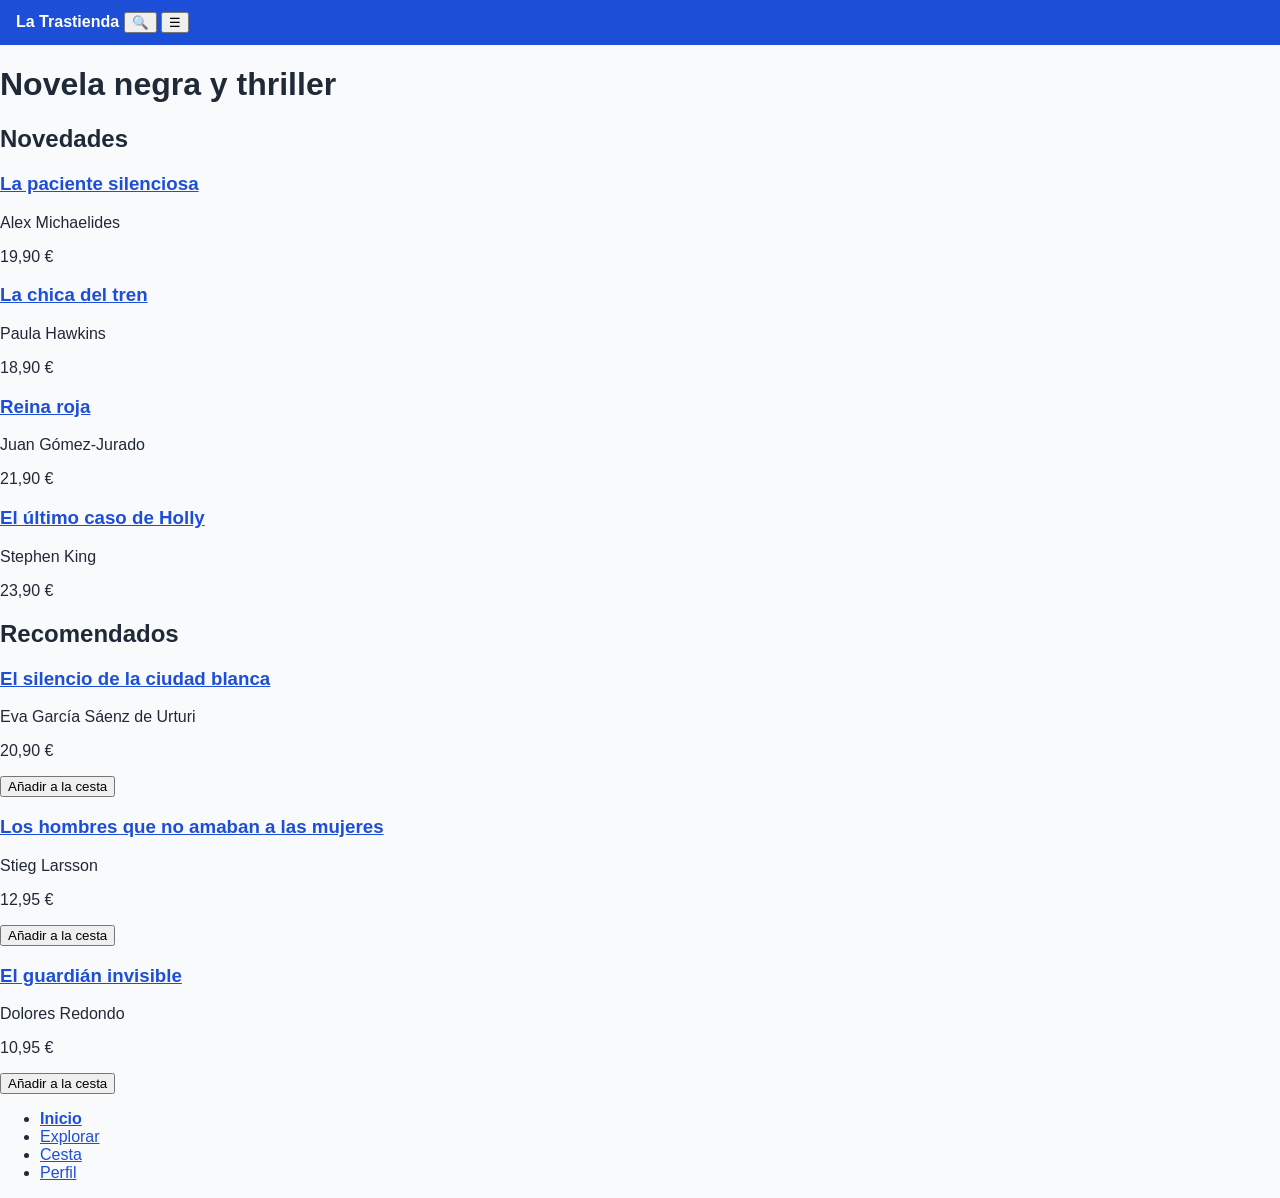
==== index.html @ a603c30c "Ejercicio UD4: La Trastienda (index, carrito y estilos)" ====
<!DOCTYPE html>
<html lang="es">
<head>
    <meta charset="UTF-8">
    <meta name="viewport" content="width=device-width, initial-scale=1.0">
    <title>La Trastienda - Novela negra y thriller</title>
    <link rel="stylesheet" href="css/estilos.css">
</head>
<body>
    <header>
        <a href="index.html">La Trastienda</a>
        <button type="button" aria-label="Buscar">🔍</button>
        <button type="button" aria-label="Abrir menú">☰</button>
    </header>

    <main>
        <h1>Novela negra y thriller</h1>

        <section>
            <h2>Novedades</h2>
            <article>
                <h3><a href="detalle.html">La paciente silenciosa</a></h3>
                <p>Alex Michaelides</p>
                <p>19,90 €</p>
            </article>
            <article>
                <h3><a href="detalle.html">La chica del tren</a></h3>
                <p>Paula Hawkins</p>
                <p>18,90 €</p>
            </article>
            <article>
                <h3><a href="detalle.html">Reina roja</a></h3>
                <p>Juan Gómez-Jurado</p>
                <p>21,90 €</p>
            </article>
            <article>
                <h3><a href="detalle.html">El último caso de Holly</a></h3>
                <p>Stephen King</p>
                <p>23,90 €</p>
            </article>
        </section>

        <section>
            <h2>Recomendados</h2>
            <article>
                <h3><a href="detalle.html">El silencio de la ciudad blanca</a></h3>
                <p>Eva García Sáenz de Urturi</p>
                <p>20,90 €</p>
                <button type="button">Añadir a la cesta</button>
            </article>
            <article>
                <h3><a href="detalle.html">Los hombres que no amaban a las mujeres</a></h3>
                <p>Stieg Larsson</p>
                <p>12,95 €</p>
                <button type="button">Añadir a la cesta</button>
            </article>
            <article>
                <h3><a href="detalle.html">El guardián invisible</a></h3>
                <p>Dolores Redondo</p>
                <p>10,95 €</p>
                <button type="button">Añadir a la cesta</button>
            </article>
        </section>
    </main>

    <nav aria-label="Secciones de la app">
        <ul>
            <li><a href="index.html" aria-current="page">Inicio</a></li>
            <li><a href="explorar.html">Explorar</a></li>
            <li><a href="carrito.html">Cesta</a></li>
            <li><a href="perfil.html">Perfil</a></li>
        </ul>
    </nav>
</body>
</html>
---- css/estilos.css ----
/* estilos comunes para todas las pantallas */

body {
    font-family: Arial, Helvetica, sans-serif;
    color: #1f2937;
    background-color: #f9fafb;
    margin: 0;
}

header {
    background-color: #1d4ed8;
    color: white;
    padding: 12px 16px;
}

/* el enlace del header en blanco para que se vea sobre el azul */
header a {
    color: white;
    font-weight: bold;
    text-decoration: none;
}

a {
    color: #1d4ed8;
}

/* pestaña activa de la barra de abajo */
nav a[aria-current="page"] {
    font-weight: bold;
}
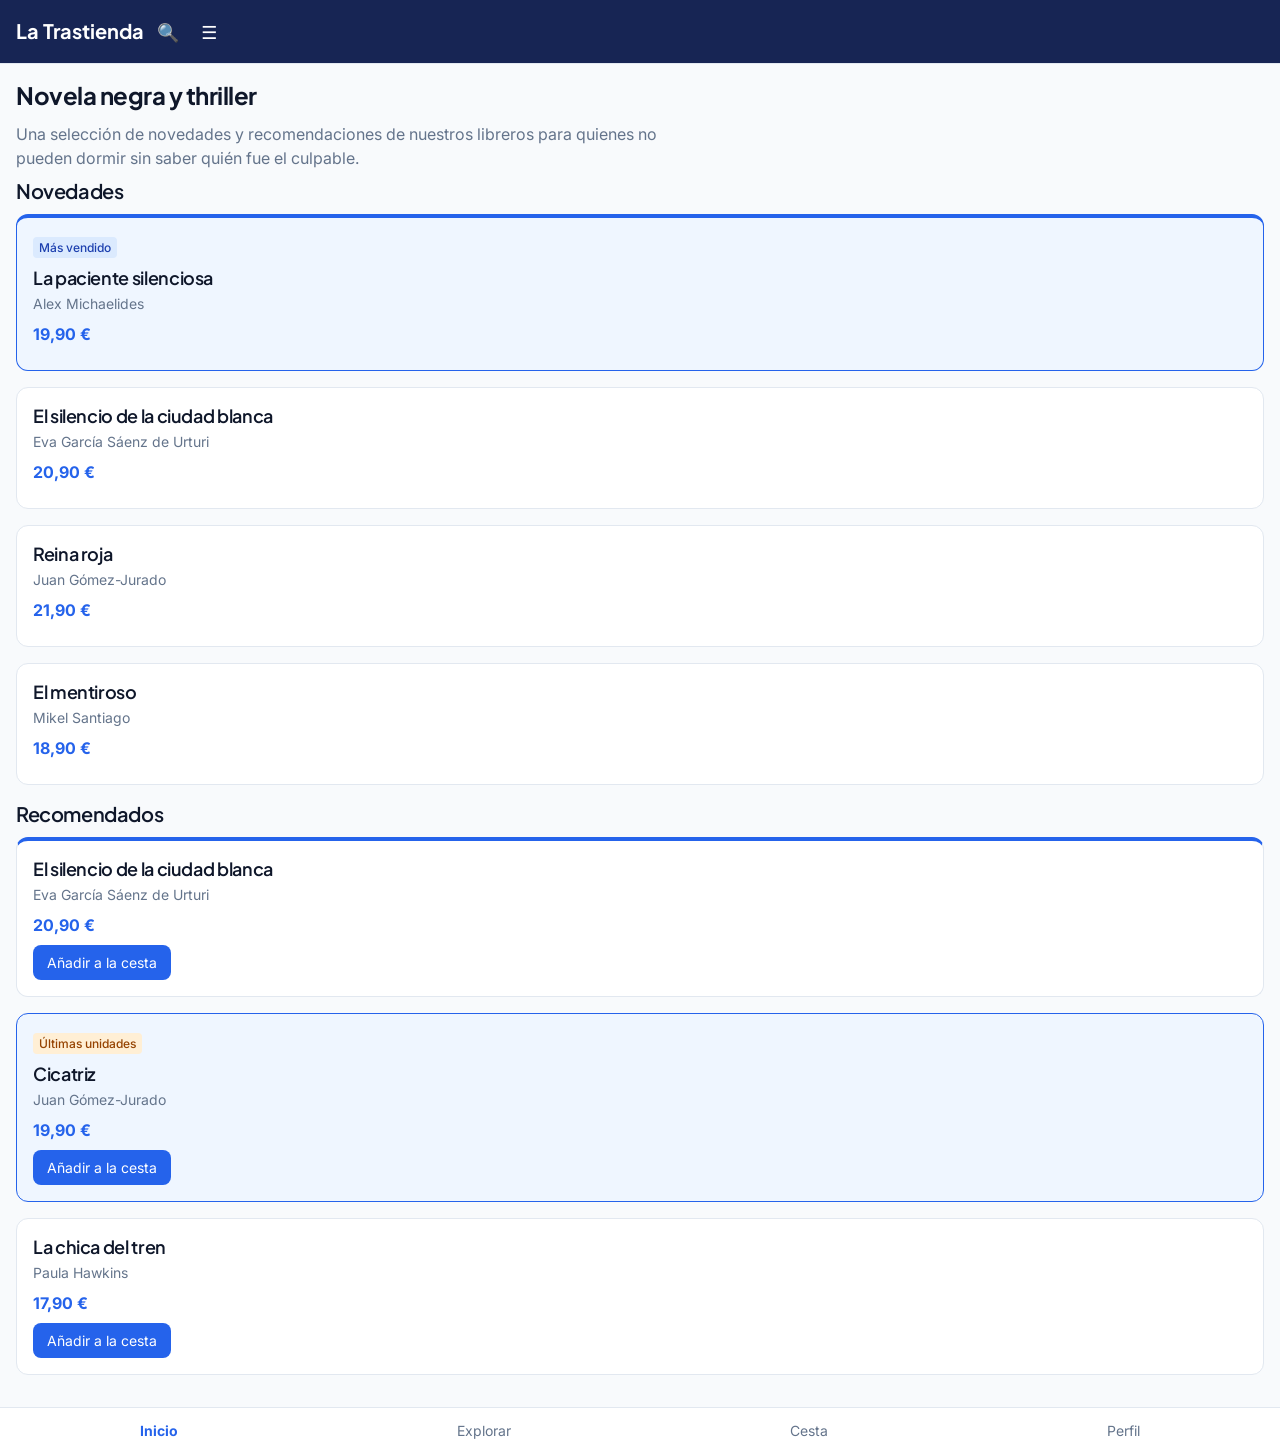
==== commit 64621c64: "Ejercicios UD4 4.1: selectores, cascada, variables y tipografía" ====
--- a/index.html
+++ b/index.html
@@ -1,75 +1,92 @@
 <!DOCTYPE html>
 <html lang="es">
 <head>
-    <meta charset="UTF-8">
-    <meta name="viewport" content="width=device-width, initial-scale=1.0">
-    <title>La Trastienda - Novela negra y thriller</title>
-    <link rel="stylesheet" href="css/estilos.css">
+  <meta charset="UTF-8">
+  <meta name="viewport" content="width=device-width, initial-scale=1.0">
+  <title>La Trastienda - Inicio</title>
+  <link rel="preconnect" href="https://fonts.googleapis.com">
+  <link rel="preconnect" href="https://fonts.gstatic.com" crossorigin>
+  <link href="https://fonts.googleapis.com/css2?family=Inter:wght@400;500;600;700&amp;family=Plus+Jakarta+Sans:wght@600;700&amp;display=swap" rel="stylesheet">
+  <link rel="stylesheet" href="css/estilos.css">
 </head>
 <body>
-    <header>
-        <a href="index.html">La Trastienda</a>
-        <button type="button" aria-label="Buscar">🔍</button>
-        <button type="button" aria-label="Abrir menú">☰</button>
-    </header>
 
-    <main>
-        <h1>Novela negra y thriller</h1>
+  <header id="main-header">
+    <a href="index.html">La Trastienda</a>
+    <button type="button" aria-label="Buscar">🔍</button>
+    <button type="button" aria-label="Abrir menú">☰</button>
+  </header>
 
-        <section>
-            <h2>Novedades</h2>
-            <article>
-                <h3><a href="detalle.html">La paciente silenciosa</a></h3>
-                <p>Alex Michaelides</p>
-                <p>19,90 €</p>
-            </article>
-            <article>
-                <h3><a href="detalle.html">La chica del tren</a></h3>
-                <p>Paula Hawkins</p>
-                <p>18,90 €</p>
-            </article>
-            <article>
-                <h3><a href="detalle.html">Reina roja</a></h3>
-                <p>Juan Gómez-Jurado</p>
-                <p>21,90 €</p>
-            </article>
-            <article>
-                <h3><a href="detalle.html">El último caso de Holly</a></h3>
-                <p>Stephen King</p>
-                <p>23,90 €</p>
-            </article>
-        </section>
+  <main id="home-main">
+    <h1>Novela negra y thriller</h1>
+    <p class="intro">Una selección de novedades y recomendaciones de nuestros libreros para quienes no pueden dormir sin saber quién fue el culpable.</p>
 
-        <section>
-            <h2>Recomendados</h2>
-            <article>
-                <h3><a href="detalle.html">El silencio de la ciudad blanca</a></h3>
-                <p>Eva García Sáenz de Urturi</p>
-                <p>20,90 €</p>
-                <button type="button">Añadir a la cesta</button>
-            </article>
-            <article>
-                <h3><a href="detalle.html">Los hombres que no amaban a las mujeres</a></h3>
-                <p>Stieg Larsson</p>
-                <p>12,95 €</p>
-                <button type="button">Añadir a la cesta</button>
-            </article>
-            <article>
-                <h3><a href="detalle.html">El guardián invisible</a></h3>
-                <p>Dolores Redondo</p>
-                <p>10,95 €</p>
-                <button type="button">Añadir a la cesta</button>
-            </article>
-        </section>
-    </main>
+    <section id="seccion-novedades">
+      <h2>Novedades</h2>
 
-    <nav aria-label="Secciones de la app">
-        <ul>
-            <li><a href="index.html" aria-current="page">Inicio</a></li>
-            <li><a href="explorar.html">Explorar</a></li>
-            <li><a href="carrito.html">Cesta</a></li>
-            <li><a href="perfil.html">Perfil</a></li>
-        </ul>
-    </nav>
+      <article class="card" id="novedad-1">
+        <span class="badge">Más vendido</span>
+        <h3 class="card-title"><a href="detalle.html">La paciente silenciosa</a></h3>
+        <p class="card-author">Alex Michaelides</p>
+        <p class="card-price">19,90 €</p>
+      </article>
+
+      <article class="card" id="novedad-2">
+        <span class="badge"></span>
+        <h3 class="card-title"><a href="detalle.html">El silencio de la ciudad blanca</a></h3>
+        <p class="card-author">Eva García Sáenz de Urturi</p>
+        <p class="card-price">20,90 €</p>
+      </article>
+
+      <article class="card" id="novedad-3">
+        <h3 class="card-title"><a href="detalle.html">Reina roja</a></h3>
+        <p class="card-author">Juan Gómez-Jurado</p>
+        <p class="card-price">21,90 €</p>
+      </article>
+
+      <article class="card" id="novedad-4">
+        <h3 class="card-title"><a href="detalle.html">El mentiroso</a></h3>
+        <p class="card-author">Mikel Santiago</p>
+        <p class="card-price">18,90 €</p>
+      </article>
+    </section>
+
+    <section id="seccion-recomendados">
+      <h2>Recomendados</h2>
+
+      <article class="card" id="recomendado-1">
+        <h3 class="card-title"><a href="detalle.html">El silencio de la ciudad blanca</a></h3>
+        <p class="card-author">Eva García Sáenz de Urturi</p>
+        <p class="card-price">20,90 €</p>
+        <button type="button" class="btn-agregar">Añadir a la cesta</button>
+      </article>
+
+      <article class="card" id="recomendado-2">
+        <span class="badge badge--warning">Últimas unidades</span>
+        <h3 class="card-title"><a href="detalle.html">Cicatriz</a></h3>
+        <p class="card-author">Juan Gómez-Jurado</p>
+        <p class="card-price">19,90 €</p>
+        <button type="button" class="btn-agregar">Añadir a la cesta</button>
+      </article>
+
+      <article class="card" id="recomendado-3">
+        <span class="badge"></span>
+        <h3 class="card-title"><a href="detalle.html">La chica del tren</a></h3>
+        <p class="card-author">Paula Hawkins</p>
+        <p class="card-price">17,90 €</p>
+        <button type="button" class="btn-agregar">Añadir a la cesta</button>
+      </article>
+    </section>
+  </main>
+
+  <nav id="navegacion-inferior" aria-label="Secciones de la app">
+    <ul>
+      <li><a href="index.html" aria-current="page">Inicio</a></li>
+      <li><a href="explorar.html">Explorar</a></li>
+      <li><a href="carrito.html">Cesta</a></li>
+      <li><a href="perfil.html">Perfil</a></li>
+    </ul>
+  </nav>
+
 </body>
 </html>
--- a/css/estilos.css
+++ b/css/estilos.css
@@ -1,30 +1,368 @@
-/* estilos comunes para todas las pantallas */
-
-body {
-    font-family: Arial, Helvetica, sans-serif;
-    color: #1f2937;
-    background-color: #f9fafb;
+@layer base, components, utilities;
+
+:root {
+  --color-primary-50: #eff6ff;
+  --color-primary-100: #dbeafe;
+  --color-primary-200: #bfdbfe;
+  --color-primary-300: #93c5fd;
+  --color-primary-400: #60a5fa;
+  --color-primary-500: #2563eb;
+  --color-primary-600: #1d4ed8;
+  --color-primary-700: #1d40af;
+  --color-primary-800: #1e3a8a;
+  --color-primary-900: #172554;
+
+  --color-neutral-50: #f8fafc;
+  --color-neutral-100: #f1f5f9;
+  --color-neutral-200: #e2e8f0;
+  --color-neutral-300: #cbd5e1;
+  --color-neutral-400: #94a3b8;
+  --color-neutral-500: #64748b;
+  --color-neutral-600: #475569;
+  --color-neutral-700: #334155;
+  --color-neutral-800: #1e293b;
+  --color-neutral-900: #0f172a;
+
+  --color-accent-oklch: oklch(0.70 0.17 55);
+  --color-accent-oklch-surface: oklch(0.96 0.04 75);
+  --color-accent-oklch-text: oklch(0.48 0.13 50);
+
+  --bg-page: var(--color-neutral-50);
+  --bg-card: #ffffff;
+  --bg-surface: var(--bg-card);
+  --bg-header: var(--color-primary-900);
+  --text-main: var(--color-neutral-900);
+  --text-muted: var(--color-neutral-500);
+  --text-on-brand: #ffffff;
+  --border-subtle: var(--color-neutral-200);
+  --brand: var(--color-primary-500);
+  --brand-hover: var(--color-primary-600);
+  --brand-active: var(--color-primary-700);
+
+  --radius-sm: 0.25rem;
+  --radius-md: 0.5rem;
+  --radius-lg: 0.75rem;
+
+  --font-body: 'Inter', system-ui, -apple-system, 'Segoe UI', Roboto, sans-serif;
+  --font-display: 'Plus Jakarta Sans', system-ui, sans-serif;
+
+  --text-xs: 0.75rem;
+  --text-sm: 0.875rem;
+  --text-base: 1rem;
+  --text-lg: 1.125rem;
+  --text-xl: 1.25rem;
+  --text-2xl: 1.5rem;
+  --text-3xl: 1.875rem;
+}
+
+@layer base {
+  :where(h1, h2, h3, p) {
+    margin-block: 0 0.5em;
+  }
+
+  body {
+    font-family: var(--font-body);
+    font-size: 1rem;
+    font-weight: 400;
+    line-height: 1.5;
+    color: var(--text-main);
+    background-color: var(--bg-page);
     margin: 0;
+  }
+
+  h1, h2, h3 {
+    font-family: var(--font-display, inherit);
+    letter-spacing: -0.02em;
+    text-wrap: balance;
+  }
+
+  h1 {
+    font-size: var(--text-2xl);
+    font-weight: 700;
+    line-height: 1.25;
+  }
+
+  h2 {
+    font-size: var(--text-xl);
+    font-weight: 600;
+    line-height: 1.3;
+  }
+
+  h3 {
+    font-size: var(--text-lg);
+    font-weight: 600;
+    line-height: 1.35;
+  }
+
+  p {
+    max-width: 65ch;
+  }
+
+  a {
+    color: var(--brand);
+    text-decoration: none;
+
+    &:hover {
+      text-decoration: underline;
+    }
+  }
+
+  button {
+    font: inherit;
+    background-color: var(--brand);
+    color: var(--text-on-brand);
+    border: none;
+    border-radius: var(--radius-md);
+    padding: 0.5em 1em;
+    cursor: pointer;
+
+    &:hover {
+      background-color: var(--brand-hover);
+    }
+
+    &:active {
+      background-color: var(--brand-active);
+    }
+
+    &:focus-visible {
+      outline: 2px solid var(--brand);
+      outline-offset: 2px;
+    }
+  }
+
+  img {
+    max-width: 100%;
+    height: auto;
+  }
+
+  main {
+    min-height: 100dvh;
+    padding: 1rem;
+    box-sizing: border-box;
+  }
 }
 
-header {
-    background-color: #1d4ed8;
-    color: white;
-    padding: 12px 16px;
+@layer components {
+  header {
+    background-color: var(--bg-header);
+    color: var(--text-on-brand);
+    border-bottom: 1px solid var(--border-subtle);
+    padding: 1rem;
+
+    a {
+      color: inherit;
+      font-family: var(--font-display);
+      font-size: var(--text-xl);
+      font-weight: 700;
+    }
+
+    &:has(h1) {
+      background-color: var(--bg-surface);
+      color: var(--text-main);
+
+      h1 {
+        margin: 0;
+      }
+    }
+  }
+
+  button[aria-label] {
+    background-color: transparent;
+    color: inherit;
+    font-size: var(--text-lg);
+    line-height: 1;
+    padding: 0.25em 0.5em;
+
+    &:hover {
+      background-color: var(--color-primary-800);
+    }
+  }
+
+  .intro {
+    color: var(--text-muted);
+  }
+
+  .card {
+    background-color: var(--bg-card);
+    border: 1px solid var(--border-subtle);
+    border-radius: var(--radius-lg);
+    padding: 1rem;
+    margin-block-end: 1rem;
+    color: var(--text-main);
+
+    &:hover {
+      border-color: var(--brand);
+    }
+
+    .card-title {
+      font-size: var(--text-lg);
+      margin: 0 0 0.25rem;
+
+      a {
+        color: inherit;
+        text-decoration: none;
+
+        &:hover {
+          color: var(--brand);
+        }
+      }
+    }
+
+    .card-author {
+      color: var(--text-muted);
+      font-size: var(--text-sm);
+      line-height: 1.4;
+      margin: 0 0 0.5rem;
+    }
+
+    .card-price {
+      color: var(--brand);
+      font-weight: 700;
+      margin: 0 0 0.5rem;
+    }
+
+    .btn-agregar {
+      font-size: var(--text-sm);
+    }
+  }
+
+  h2 + .card {
+    border-top: 0.25rem solid var(--brand);
+  }
+
+  article:has(.badge:not(:empty)) {
+    border-color: var(--brand);
+    background-color: var(--color-primary-50);
+  }
+
+  .badge {
+    --badge-bg: var(--color-primary-100);
+    --badge-color: var(--color-primary-700);
+
+    display: inline-block;
+    background-color: var(--badge-bg);
+    color: var(--badge-color);
+    font-size: var(--text-xs);
+    font-weight: 500;
+    line-height: 1.3;
+    padding: 0.25em 0.5em;
+    border-radius: var(--radius-sm);
+    margin-block-end: 0.5rem;
+
+    &:empty {
+      display: none;
+    }
+  }
+
+  .badge--warning {
+    --badge-bg: var(--color-accent-oklch-surface);
+    --badge-color: var(--color-accent-oklch-text);
+  }
+
+  .tarjeta-articulo {
+    display: flex;
+    gap: 1rem;
+
+    img {
+      flex-shrink: 0;
+      border-radius: var(--radius-sm);
+    }
+  }
+
+  .control-cantidad {
+    display: flex;
+    align-items: center;
+    gap: 0.5rem;
+    margin-block-end: 0.5rem;
+
+    button[aria-label] {
+      background-color: var(--color-neutral-100);
+      color: var(--text-main);
+      border: 1px solid var(--border-subtle);
+
+      &:hover {
+        background-color: var(--color-neutral-200);
+      }
+    }
+  }
+
+  .resumen {
+    margin: 0 0 1rem;
+
+    .fila-resumen {
+      display: flex;
+      justify-content: space-between;
+      padding-block: 0.5rem;
+      border-bottom: 1px solid var(--border-subtle);
+    }
+
+    dd {
+      margin: 0;
+    }
+
+    .fila-resumen--total {
+      color: var(--brand);
+      font-weight: 700;
+      font-size: var(--text-lg);
+      border-bottom: none;
+    }
+  }
+
+  .btn-primary {
+    display: block;
+    width: 100%;
+    font-weight: 700;
+    padding: 0.75em 1em;
+  }
+
+  nav {
+    background-color: var(--bg-card);
+    border-top: 1px solid var(--border-subtle);
+
+    ul {
+      list-style: none;
+      padding: 0;
+      margin: 0;
+      display: flex;
+      justify-content: space-around;
+    }
+
+    a {
+      display: block;
+      padding: 0.75rem 0.5rem;
+      font-size: var(--text-sm);
+      text-decoration: none;
+
+      &:not([aria-current="page"]) {
+        color: var(--text-muted);
+      }
+
+      &[aria-current="page"] {
+        color: var(--brand);
+        font-weight: 700;
+      }
+
+      &:hover {
+        color: var(--text-main);
+        text-decoration: none;
+      }
+
+      &:focus-visible {
+        outline: 2px solid var(--brand);
+        outline-offset: 2px;
+        border-radius: var(--radius-sm);
+      }
+    }
+  }
 }
 
-/* el enlace del header en blanco para que se vea sobre el azul */
-header a {
-    color: white;
-    font-weight: bold;
-    text-decoration: none;
+@layer utilities {
+  .text-primary {
+    color: var(--brand);
+  }
+
+  .text-muted {
+    color: var(--text-muted);
+  }
 }
 
-a {
-    color: #1d4ed8;
-}
-
-/* pestaña activa de la barra de abajo */
-nav a[aria-current="page"] {
-    font-weight: bold;
-}
